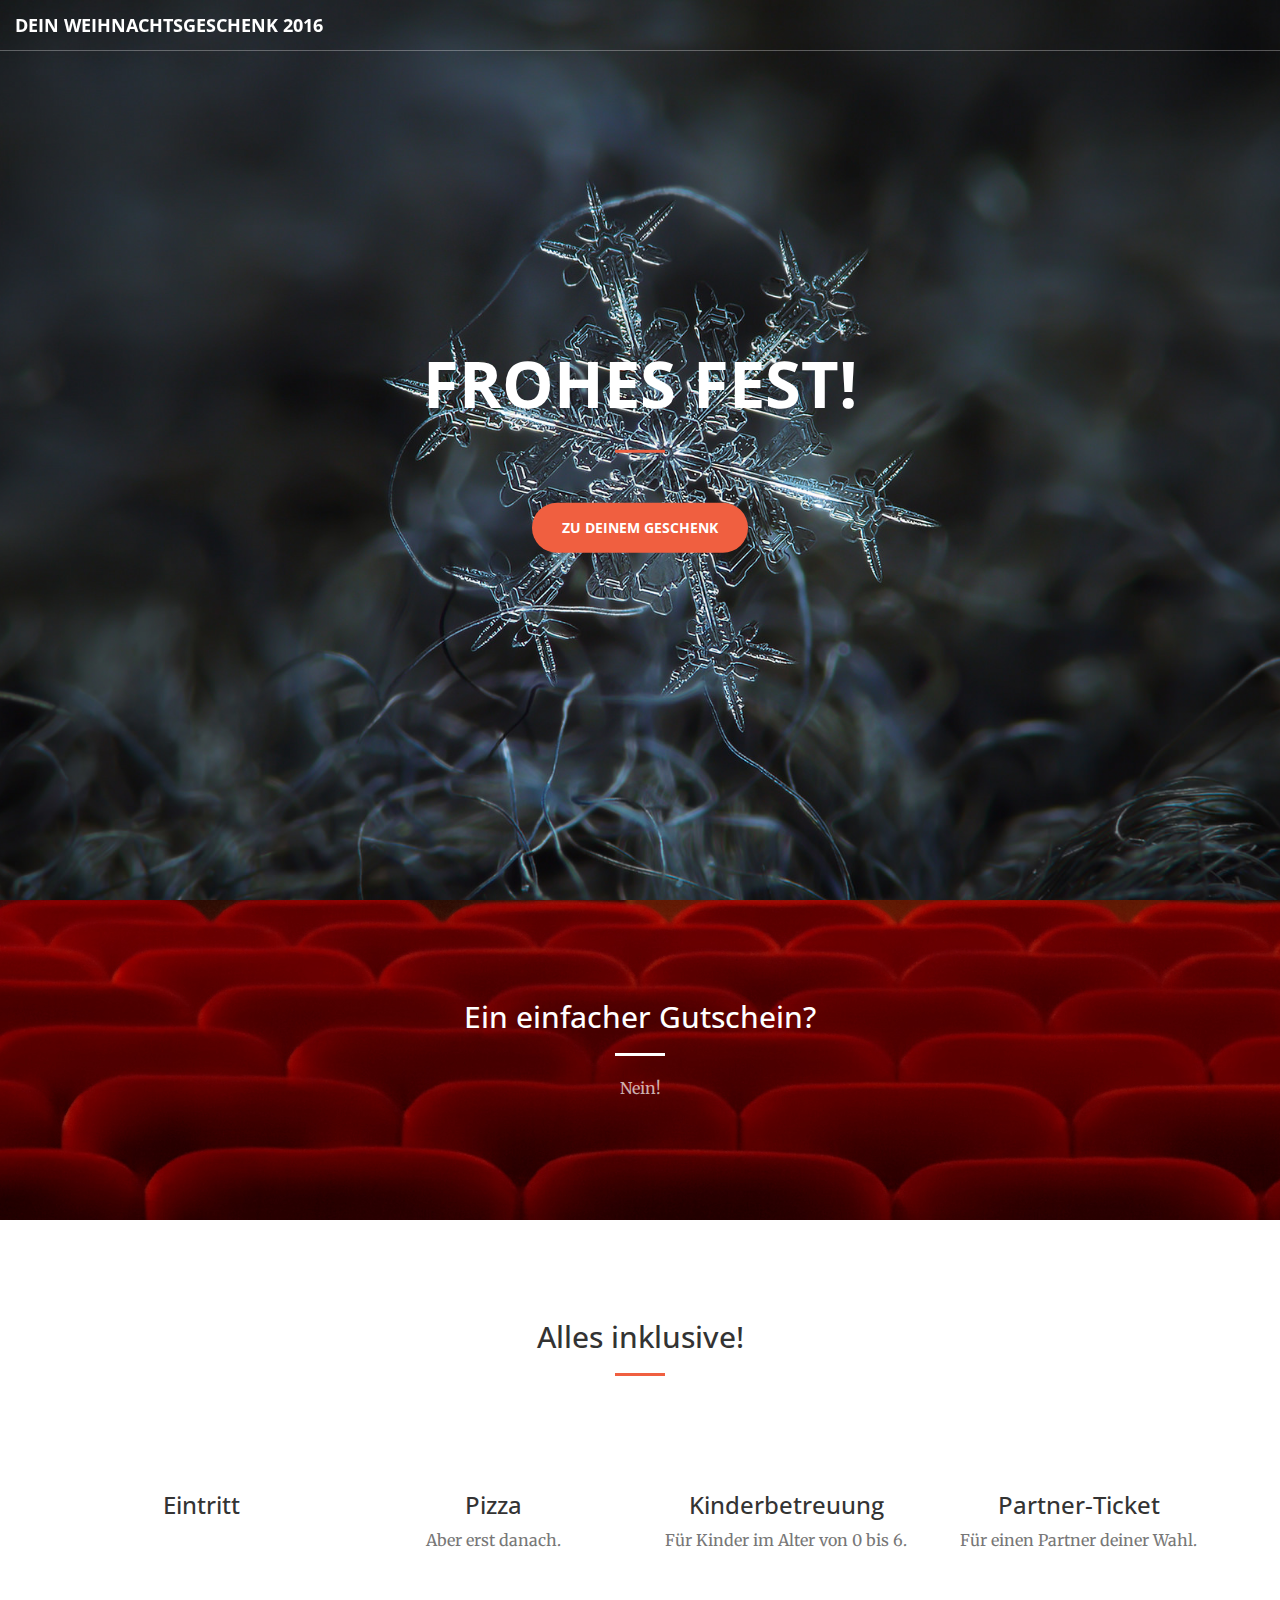
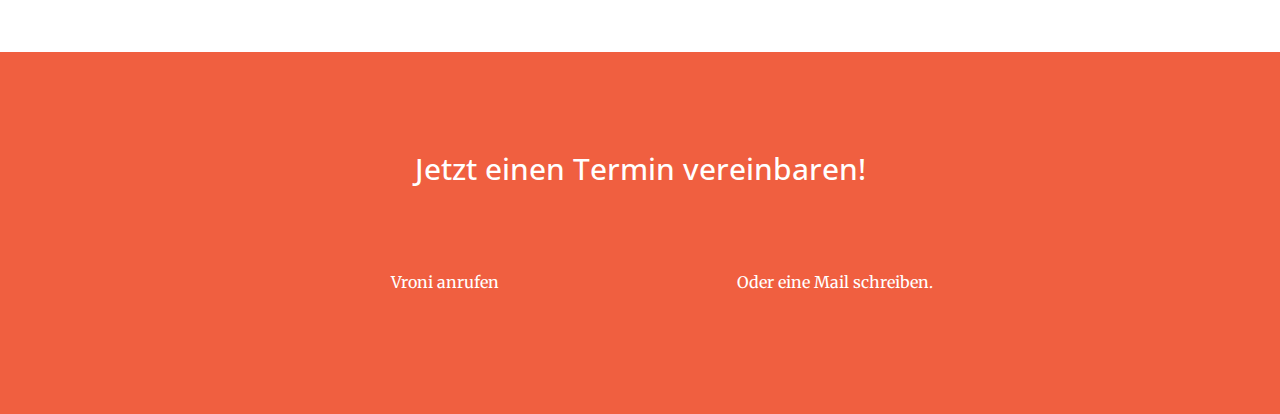
==== barbara/index.html @ a2740873 "First pages commit" ====
<!DOCTYPE html>
<html lang="en">

<head>

    <meta charset="utf-8">
    <meta http-equiv="X-UA-Compatible" content="IE=edge">
    <meta name="viewport" content="width=device-width, initial-scale=1">
    <meta name="description" content="">
    <meta name="author" content="">

    <title>Frohes Fest 2016</title>

    <!-- Bootstrap Core CSS -->
    <link rel="stylesheet" href="css/bootstrap.min.css" type="text/css">

    <!-- Custom Fonts -->
    <link href='http://fonts.googleapis.com/css?family=Open+Sans:300italic,400italic,600italic,700italic,800italic,400,300,600,700,800' rel='stylesheet' type='text/css'>
    <link href='http://fonts.googleapis.com/css?family=Merriweather:400,300,300italic,400italic,700,700italic,900,900italic' rel='stylesheet' type='text/css'>
    <link rel="stylesheet" href="font-awesome/css/font-awesome.min.css" type="text/css">

    <!-- Plugin CSS -->
    <link rel="stylesheet" href="css/animate.min.css" type="text/css">

    <!-- Custom CSS -->
    <link rel="stylesheet" href="css/creative.css" type="text/css">

    <!-- HTML5 Shim and Respond.js IE8 support of HTML5 elements and media queries -->
    <!-- WARNING: Respond.js doesn't work if you view the page via file:// -->
    <!--[if lt IE 9]>
        <script src="https://oss.maxcdn.com/libs/html5shiv/3.7.0/html5shiv.js"></script>
        <script src="https://oss.maxcdn.com/libs/respond.js/1.4.2/respond.min.js"></script>
    <![endif]-->

</head>

<body id="page-top">

    <nav id="mainNav" class="navbar navbar-default navbar-fixed-top">
        <div class="container-fluid">
            <!-- Brand and toggle get grouped for better mobile display -->
            <div class="navbar-header">
                <button type="button" class="navbar-toggle collapsed" data-toggle="collapse" data-target="#bs-example-navbar-collapse-1">
                    <span class="sr-only">Toggle navigation</span>
                    <span class="icon-bar"></span>
                    <span class="icon-bar"></span>
                    <span class="icon-bar"></span>
                </button>
                <a class="navbar-brand page-scroll" href="#page-top">Dein Weihnachtsgeschenk 2016</a>
            </div>

            <!-- Collect the nav links, forms, and other content for toggling -->
            <div class="collapse navbar-collapse" id="bs-example-navbar-collapse-1">
                <ul class="nav navbar-nav navbar-right">
                </ul>
            </div>
            <!-- /.navbar-collapse -->
        </div>
        <!-- /.container-fluid -->
    </nav>

    <header>
        <div class="header-content">
            <div class="header-content-inner">
                <h1>Frohes Fest!</h1>
                <hr>
                <p></p>
                <a href="#about" class="btn btn-primary btn-xl page-scroll">Zu deinem Geschenk</a>
            </div>
        </div>
    </header>

    <section class="bg-primary" id="about" style="background-image:url('kino.jpg')">
        <div class="container">
            <div class="row">
                <div class="col-lg-8 col-lg-offset-2 text-center">
                    <h2 class="section-heading">Ein einfacher Gutschein?</h2>
                    <hr class="light">
                    <p class="text-faded">Nein!</p>
                </div>
            </div>
        </div>
    </section>

    <section id="services">
        <div class="container">
            <div class="row">
                <div class="col-lg-12 text-center">
                    <h2 class="section-heading">Alles inklusive!</h2>
                    <hr class="primary">
                </div>
            </div>
        </div>
        <div class="container">
            <div class="row">
                <div class="col-lg-3 col-md-6 text-center">
                    <div class="service-box">
                        <i class="fa fa-4x fa-diamond wow bounceIn text-primary"></i>
                        <h3>Eintritt</h3>
                        <p class="text-muted"></p>
                    </div>
                </div>
                <div class="col-lg-3 col-md-6 text-center">
                    <div class="service-box">
                        <i class="fa fa-4x fa-pie-chart wow bounceIn text-primary" data-wow-delay=".1s"></i>
                        <h3>Pizza</h3>
                        <p class="text-muted">Aber erst danach.</p>
                    </div>
                </div>
                <div class="col-lg-3 col-md-6 text-center">
                    <div class="service-box">
                        <i class="fa fa-4x fa-child wow bounceIn text-primary" data-wow-delay=".2s"></i>
                        <h3>Kinderbetreuung</h3>
                        <p class="text-muted">Für Kinder im Alter von 0 bis 6.</p>
                    </div>
                </div>
                <div class="col-lg-3 col-md-6 text-center">
                    <div class="service-box">
                        <i class="fa fa-4x fa-heart wow bounceIn text-primary" data-wow-delay=".3s"></i>
                        <h3>Partner-Ticket</h3>
                        <p class="text-muted">Für einen Partner deiner Wahl.</p>
                    </div>
                </div>
            </div>
        </div>
    </section>

    <section id="contact" class="bg-primary">
        <div class="container">
            <div class="row">
                <div class="col-lg-8 col-lg-offset-2 text-center">
                    <h2 class="section-heading">Jetzt einen Termin vereinbaren!</h2>
                    <hr class="primary">
                    <p></p>
                </div>
                <div class="col-lg-4 col-lg-offset-2 text-center">
                    <i class="fa fa-phone fa-3x wow bounceIn"></i>
                    <p>Vroni anrufen</p>
                </div>
                <div class="col-lg-4 text-center">
                    <i class="fa fa-envelope-o fa-3x wow bounceIn" data-wow-delay=".1s"></i>
                    <p>Oder eine Mail schreiben.</p>
                </div>
            </div>
        </div>
    </section>

    <!-- jQuery -->
    <script src="js/jquery.js"></script>

    <!-- Bootstrap Core JavaScript -->
    <script src="js/bootstrap.min.js"></script>

    <!-- Plugin JavaScript -->
    <script src="js/jquery.easing.min.js"></script>
    <script src="js/jquery.fittext.js"></script>
    <script src="js/wow.min.js"></script>

    <!-- Custom Theme JavaScript -->
    <script src="js/creative.js"></script>

</body>

</html>
---- barbara/css/creative.css ----
/*!
 * Start Bootstrap - Creative Bootstrap Theme (http://startbootstrap.com)
 * Code licensed under the Apache License v2.0.
 * For details, see http://www.apache.org/licenses/LICENSE-2.0.
 */

html,
body {
    width: 100%;
    height: 100%;
}

body {
    font-family: Merriweather,'Helvetica Neue',Arial,sans-serif;
}

hr {
    max-width: 50px;
    border-color: #f05f40;
    border-width: 3px;
}

hr.light {
    border-color: #fff;
}

a {
    color: #f05f40;
    -webkit-transition: all .35s;
    -moz-transition: all .35s;
    transition: all .35s;
}

a:hover,
a:focus {
    color: #eb3812;
}

h1,
h2,
h3,
h4,
h5,
h6 {
    font-family: 'Open Sans','Helvetica Neue',Arial,sans-serif;
}

p {
    margin-bottom: 20px;
    font-size: 16px;
    line-height: 1.5;
}

.bg-primary {
    background-color: #f05f40;
}

.bg-dark {
    color: #fff;
    background-color: #222;
}

.text-faded {
    color: rgba(255,255,255,.7);
}

section {
    padding: 100px 0;
}

aside {
    padding: 50px 0;
}

.no-padding {
    padding: 0;
}

.navbar-default {
    border-color: rgba(34,34,34,.05);
    font-family: 'Open Sans','Helvetica Neue',Arial,sans-serif;
    background-color: #fff;
    -webkit-transition: all .35s;
    -moz-transition: all .35s;
    transition: all .35s;
}

.navbar-default .navbar-header .navbar-brand {
    text-transform: uppercase;
    font-family: 'Open Sans','Helvetica Neue',Arial,sans-serif;
    font-weight: 700;
    color: #f05f40;
}

.navbar-default .navbar-header .navbar-brand:hover,
.navbar-default .navbar-header .navbar-brand:focus {
    color: #eb3812;
}

.navbar-default .nav > li>a,
.navbar-default .nav>li>a:focus {
    text-transform: uppercase;
    font-size: 13px;
    font-weight: 700;
    color: #222;
}

.navbar-default .nav > li>a:hover,
.navbar-default .nav>li>a:focus:hover {
    color: #f05f40;
}

.navbar-default .nav > li.active>a,
.navbar-default .nav>li.active>a:focus {
    color: #f05f40!important;
    background-color: transparent;
}

.navbar-default .nav > li.active>a:hover,
.navbar-default .nav>li.active>a:focus:hover {
    background-color: transparent;
}

@media(min-width:768px) {
    .navbar-default {
        border-color: rgba(255,255,255,.3);
        background-color: transparent;
    }

    .navbar-default .navbar-header .navbar-brand {
        color: rgba(255,255,255,.7);
    }

    .navbar-default .navbar-header .navbar-brand:hover,
    .navbar-default .navbar-header .navbar-brand:focus {
        color: #fff;
    }

    .navbar-default .nav > li>a,
    .navbar-default .nav>li>a:focus {
        color: rgba(255,255,255,.7);
    }

    .navbar-default .nav > li>a:hover,
    .navbar-default .nav>li>a:focus:hover {
        color: #fff;
    }

    .navbar-default.affix {
        border-color: rgba(34,34,34,.05);
        background-color: #fff;
    }

    .navbar-default.affix .navbar-header .navbar-brand {
        font-size: 14px;
        color: #f05f40;
    }

    .navbar-default.affix .navbar-header .navbar-brand:hover,
    .navbar-default.affix .navbar-header .navbar-brand:focus {
        color: #eb3812;
    }

    .navbar-default.affix .nav > li>a,
    .navbar-default.affix .nav>li>a:focus {
        color: #222;
    }

    .navbar-default.affix .nav > li>a:hover,
    .navbar-default.affix .nav>li>a:focus:hover {
        color: #f05f40;
    }
}

header {
    position: relative;
    width: 100%;
    min-height: auto;
    text-align: center;
    color: #fff;
    background-image: url("../snowflake.jpg");
    background-position: center;
    -webkit-background-size: cover;
    -moz-background-size: cover;
    background-size: cover;
    -o-background-size: cover;
}

header .header-content {
    position: relative;
    width: 100%;
    padding: 100px 15px;
    text-align: center;
}

header .header-content .header-content-inner h1 {
    margin-top: 0;
    margin-bottom: 0;
    text-transform: uppercase;
    font-weight: 700;
}

header .header-content .header-content-inner hr {
    margin: 30px auto;
}

header .header-content .header-content-inner p {
    margin-bottom: 50px;
    font-size: 16px;
    font-weight: 300;
    color: rgba(255,255,255,.7);
}

@media(min-width:768px) {
    header {
        min-height: 100%;
    }

    header .header-content {
        position: absolute;
        top: 50%;
        padding: 0 50px;
        -webkit-transform: translateY(-50%);
        -ms-transform: translateY(-50%);
        transform: translateY(-50%);
    }

    header .header-content .header-content-inner {
        margin-right: auto;
        margin-left: auto;
        max-width: 1000px;
    }

    header .header-content .header-content-inner p {
        margin-right: auto;
        margin-left: auto;
        max-width: 80%;
        font-size: 18px;
    }
}

.section-heading {
    margin-top: 0;
}

.service-box {
    margin: 50px auto 0;
    max-width: 400px;
}

@media(min-width:992px) {
    .service-box {
        margin: 20px auto 0;
    }
}

.service-box p {
    margin-bottom: 0;
}

.portfolio-box {
    display: block;
    position: relative;
    margin: 0 auto;
    max-width: 650px;
}

.portfolio-box .portfolio-box-caption {
    display: block;
    position: absolute;
    bottom: 0;
    width: 100%;
    height: 100%;
    text-align: center;
    color: #fff;
    opacity: 0;
    background: rgba(240,95,64,.9);
    -webkit-transition: all .35s;
    -moz-transition: all .35s;
    transition: all .35s;
}

.portfolio-box .portfolio-box-caption .portfolio-box-caption-content {
    position: absolute;
    top: 50%;
    width: 100%;
    text-align: center;
    transform: translateY(-50%);
}

.portfolio-box .portfolio-box-caption .portfolio-box-caption-content .project-category,
.portfolio-box .portfolio-box-caption .portfolio-box-caption-content .project-name {
    padding: 0 15px;
    font-family: 'Open Sans','Helvetica Neue',Arial,sans-serif;
}

.portfolio-box .portfolio-box-caption .portfolio-box-caption-content .project-category {
    text-transform: uppercase;
    font-size: 14px;
    font-weight: 600;
}

.portfolio-box .portfolio-box-caption .portfolio-box-caption-content .project-name {
    font-size: 18px;
}

.portfolio-box:hover .portfolio-box-caption {
    opacity: 1;
}

@media(min-width:768px) {
    .portfolio-box .portfolio-box-caption .portfolio-box-caption-content .project-category {
        font-size: 16px;
    }

    .portfolio-box .portfolio-box-caption .portfolio-box-caption-content .project-name {
        font-size: 22px;
    }
}

.call-to-action h2 {
    margin: 0 auto 20px;
}

.text-primary {
    color: #f05f40;
}

.no-gutter > [class*=col-] {
    padding-right: 0;
    padding-left: 0;
}

.btn-default {
    border-color: #fff;
    color: #222;
    background-color: #fff;
    -webkit-transition: all .35s;
    -moz-transition: all .35s;
    transition: all .35s;
}

.btn-default:hover,
.btn-default:focus,
.btn-default.focus,
.btn-default:active,
.btn-default.active,
.open > .dropdown-toggle.btn-default {
    border-color: #ededed;
    color: #222;
    background-color: #f2f2f2;
}

.btn-default:active,
.btn-default.active,
.open > .dropdown-toggle.btn-default {
    background-image: none;
}

.btn-default.disabled,
.btn-default[disabled],
fieldset[disabled] .btn-default,
.btn-default.disabled:hover,
.btn-default[disabled]:hover,
fieldset[disabled] .btn-default:hover,
.btn-default.disabled:focus,
.btn-default[disabled]:focus,
fieldset[disabled] .btn-default:focus,
.btn-default.disabled.focus,
.btn-default[disabled].focus,
fieldset[disabled] .btn-default.focus,
.btn-default.disabled:active,
.btn-default[disabled]:active,
fieldset[disabled] .btn-default:active,
.btn-default.disabled.active,
.btn-default[disabled].active,
fieldset[disabled] .btn-default.active {
    border-color: #fff;
    background-color: #fff;
}

.btn-default .badge {
    color: #fff;
    background-color: #222;
}

.btn-primary {
    border-color: #f05f40;
    color: #fff;
    background-color: #f05f40;
    -webkit-transition: all .35s;
    -moz-transition: all .35s;
    transition: all .35s;
}

.btn-primary:hover,
.btn-primary:focus,
.btn-primary.focus,
.btn-primary:active,
.btn-primary.active,
.open > .dropdown-toggle.btn-primary {
    border-color: #ed431f;
    color: #fff;
    background-color: #ee4b28;
}

.btn-primary:active,
.btn-primary.active,
.open > .dropdown-toggle.btn-primary {
    background-image: none;
}

.btn-primary.disabled,
.btn-primary[disabled],
fieldset[disabled] .btn-primary,
.btn-primary.disabled:hover,
.btn-primary[disabled]:hover,
fieldset[disabled] .btn-primary:hover,
.btn-primary.disabled:focus,
.btn-primary[disabled]:focus,
fieldset[disabled] .btn-primary:focus,
.btn-primary.disabled.focus,
.btn-primary[disabled].focus,
fieldset[disabled] .btn-primary.focus,
.btn-primary.disabled:active,
.btn-primary[disabled]:active,
fieldset[disabled] .btn-primary:active,
.btn-primary.disabled.active,
.btn-primary[disabled].active,
fieldset[disabled] .btn-primary.active {
    border-color: #f05f40;
    background-color: #f05f40;
}

.btn-primary .badge {
    color: #f05f40;
    background-color: #fff;
}

.btn {
    border: 0;
    border-radius: 300px;
    text-transform: uppercase;
    font-family: 'Open Sans','Helvetica Neue',Arial,sans-serif;
    font-weight: 700;
}

.btn-xl {
    padding: 15px 30px;
}

::-moz-selection {
    text-shadow: none;
    color: #fff;
    background: #222;
}

::selection {
    text-shadow: none;
    color: #fff;
    background: #222;
}

img::selection {
    color: #fff;
    background: 0 0;
}

img::-moz-selection {
    color: #fff;
    background: 0 0;
}

body {
    webkit-tap-highlight-color: #222;
}
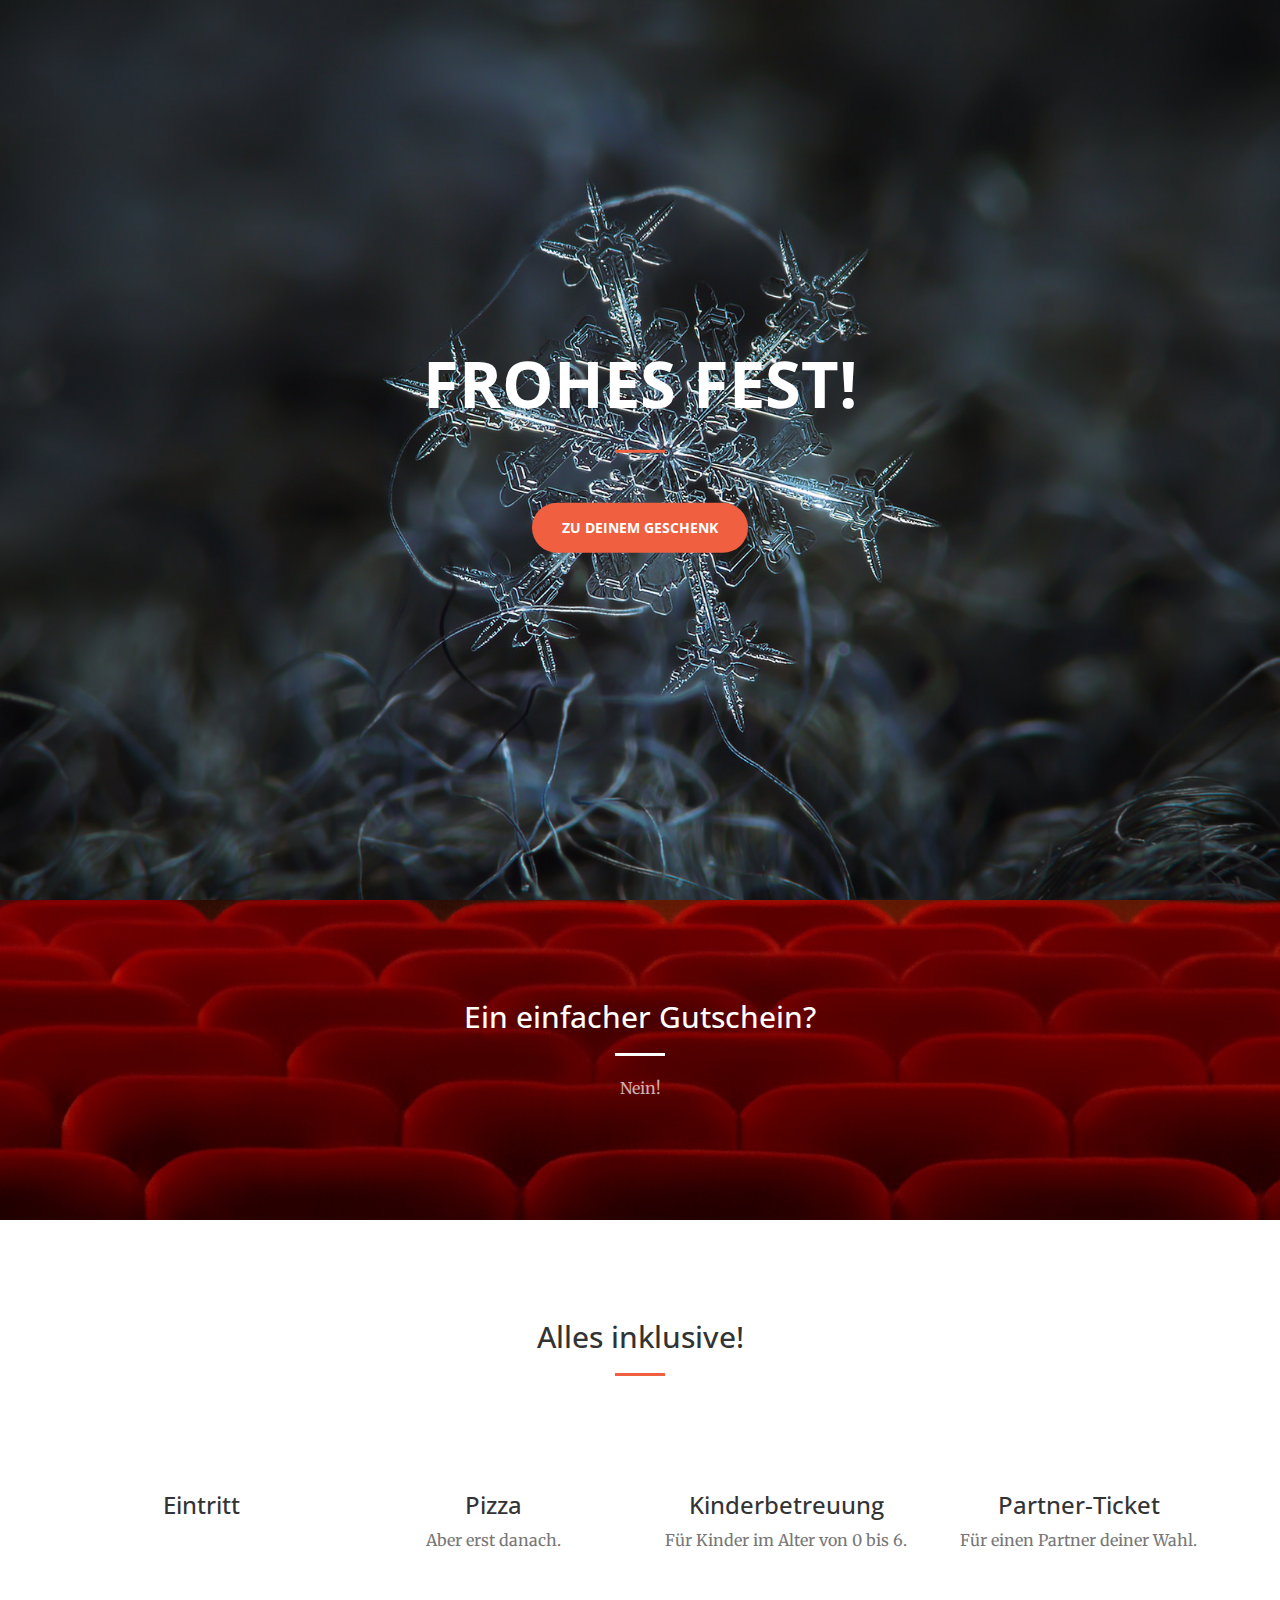
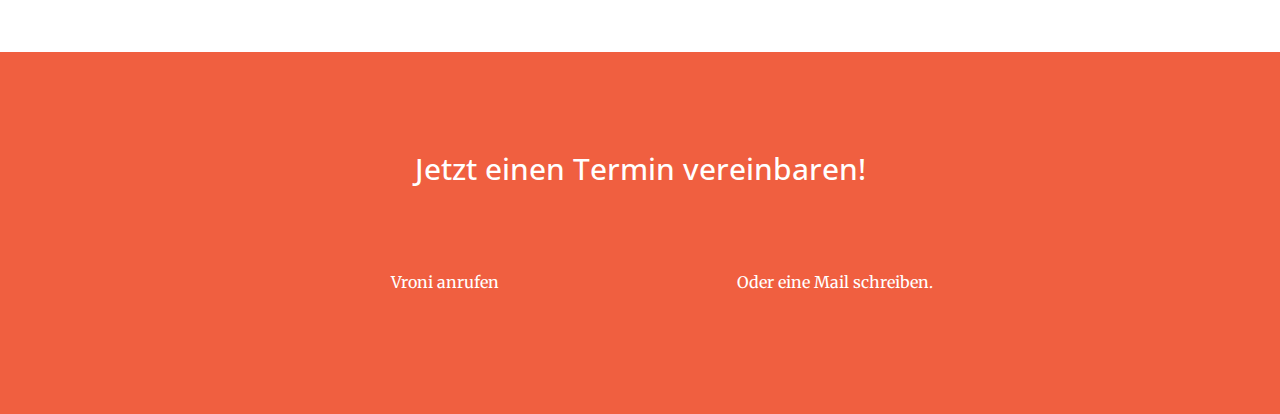
==== commit 64aeee87: "First pages commit" ====
--- a/barbara/index.html
+++ b/barbara/index.html
@@ -35,29 +35,6 @@
 </head>
 
 <body id="page-top">
-
-    <nav id="mainNav" class="navbar navbar-default navbar-fixed-top">
-        <div class="container-fluid">
-            <!-- Brand and toggle get grouped for better mobile display -->
-            <div class="navbar-header">
-                <button type="button" class="navbar-toggle collapsed" data-toggle="collapse" data-target="#bs-example-navbar-collapse-1">
-                    <span class="sr-only">Toggle navigation</span>
-                    <span class="icon-bar"></span>
-                    <span class="icon-bar"></span>
-                    <span class="icon-bar"></span>
-                </button>
-                <a class="navbar-brand page-scroll" href="#page-top">Dein Weihnachtsgeschenk 2016</a>
-            </div>
-
-            <!-- Collect the nav links, forms, and other content for toggling -->
-            <div class="collapse navbar-collapse" id="bs-example-navbar-collapse-1">
-                <ul class="nav navbar-nav navbar-right">
-                </ul>
-            </div>
-            <!-- /.navbar-collapse -->
-        </div>
-        <!-- /.container-fluid -->
-    </nav>
 
     <header>
         <div class="header-content">
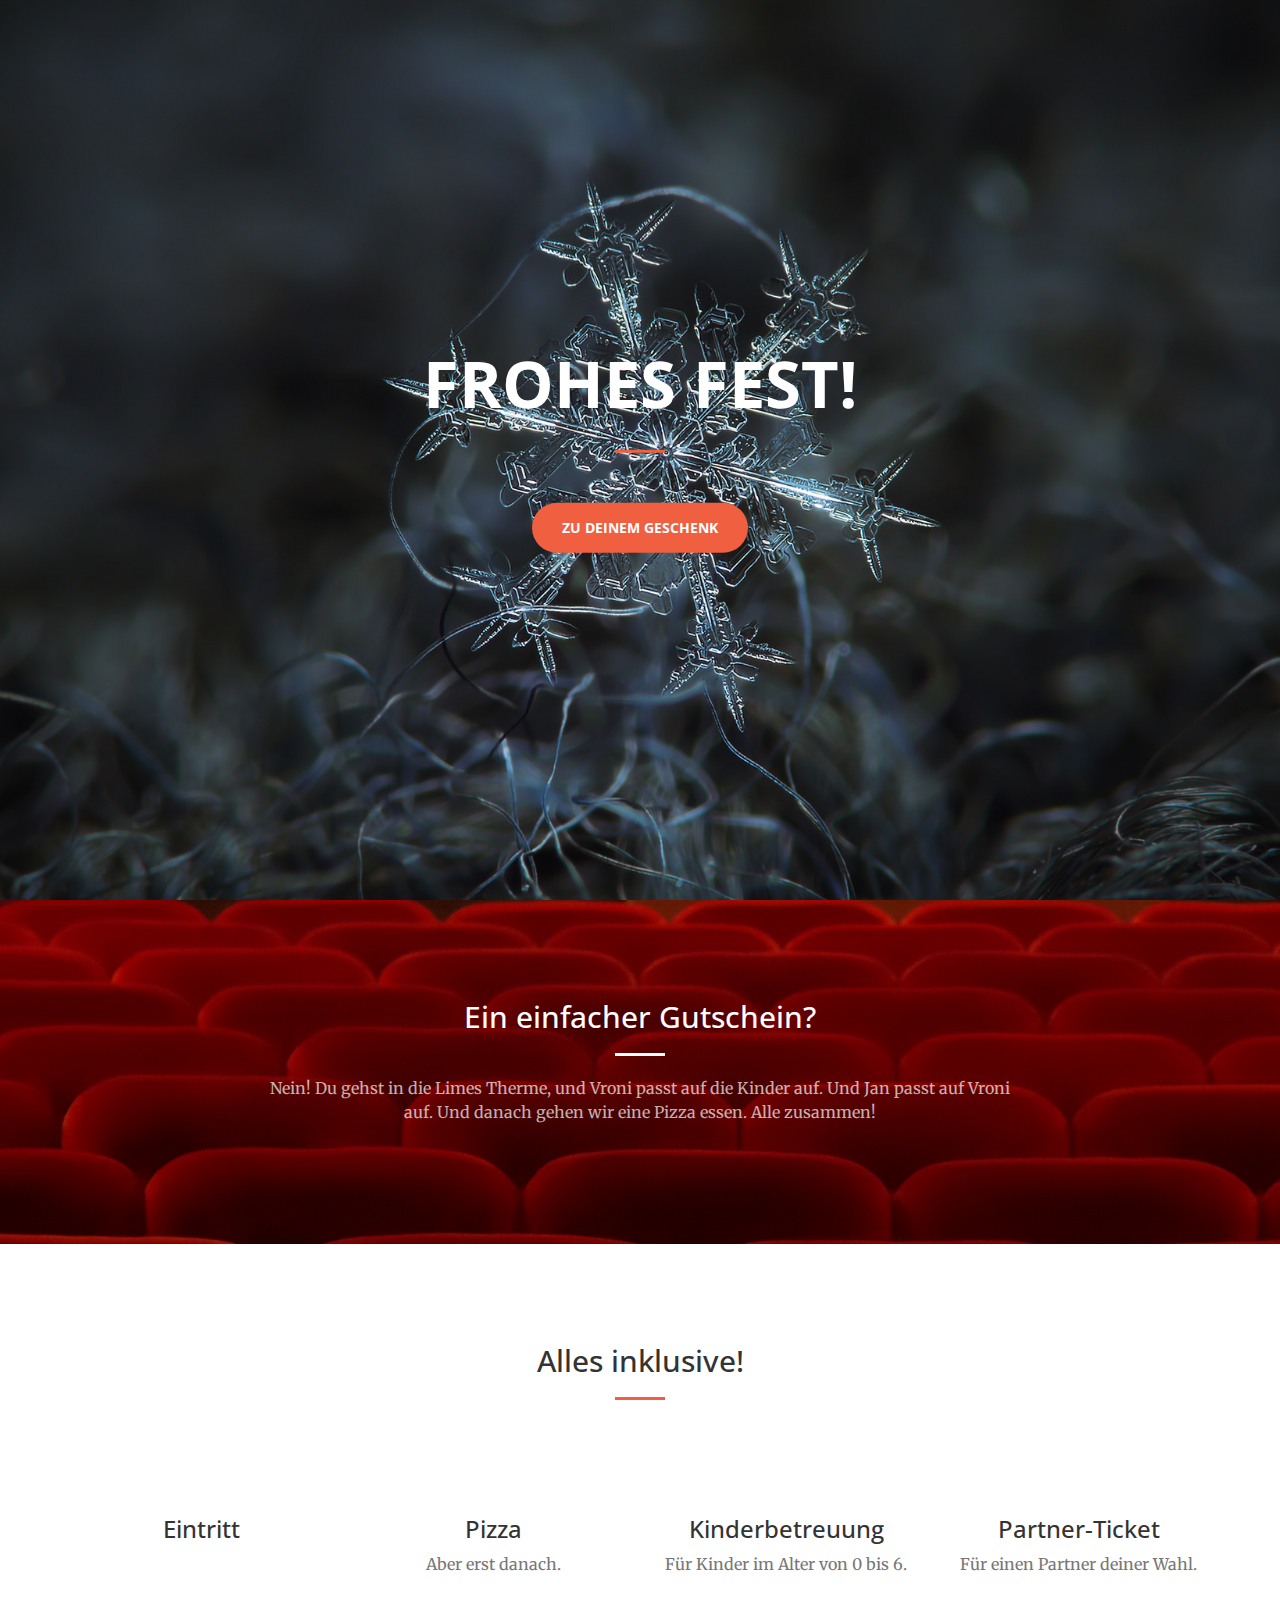
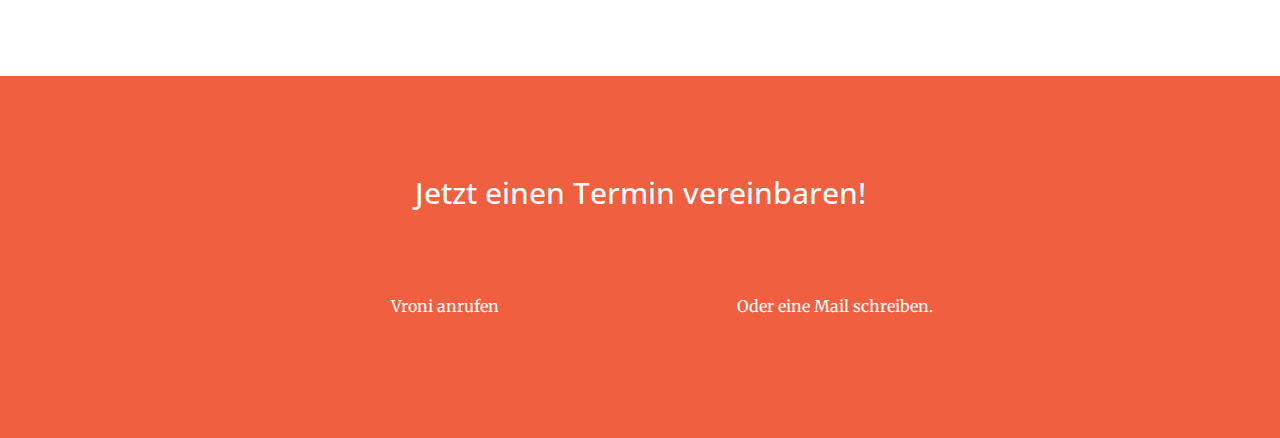
==== commit ab8f255d: "Txt" ====
--- a/barbara/index.html
+++ b/barbara/index.html
@@ -53,7 +53,7 @@
                 <div class="col-lg-8 col-lg-offset-2 text-center">
                     <h2 class="section-heading">Ein einfacher Gutschein?</h2>
                     <hr class="light">
-                    <p class="text-faded">Nein!</p>
+                    <p class="text-faded">Nein! Du gehst in die Limes Therme, und Vroni passt auf die Kinder auf. Und Jan passt auf Vroni auf. Und danach gehen wir eine Pizza essen. Alle zusammen!</p>
                 </div>
             </div>
         </div>
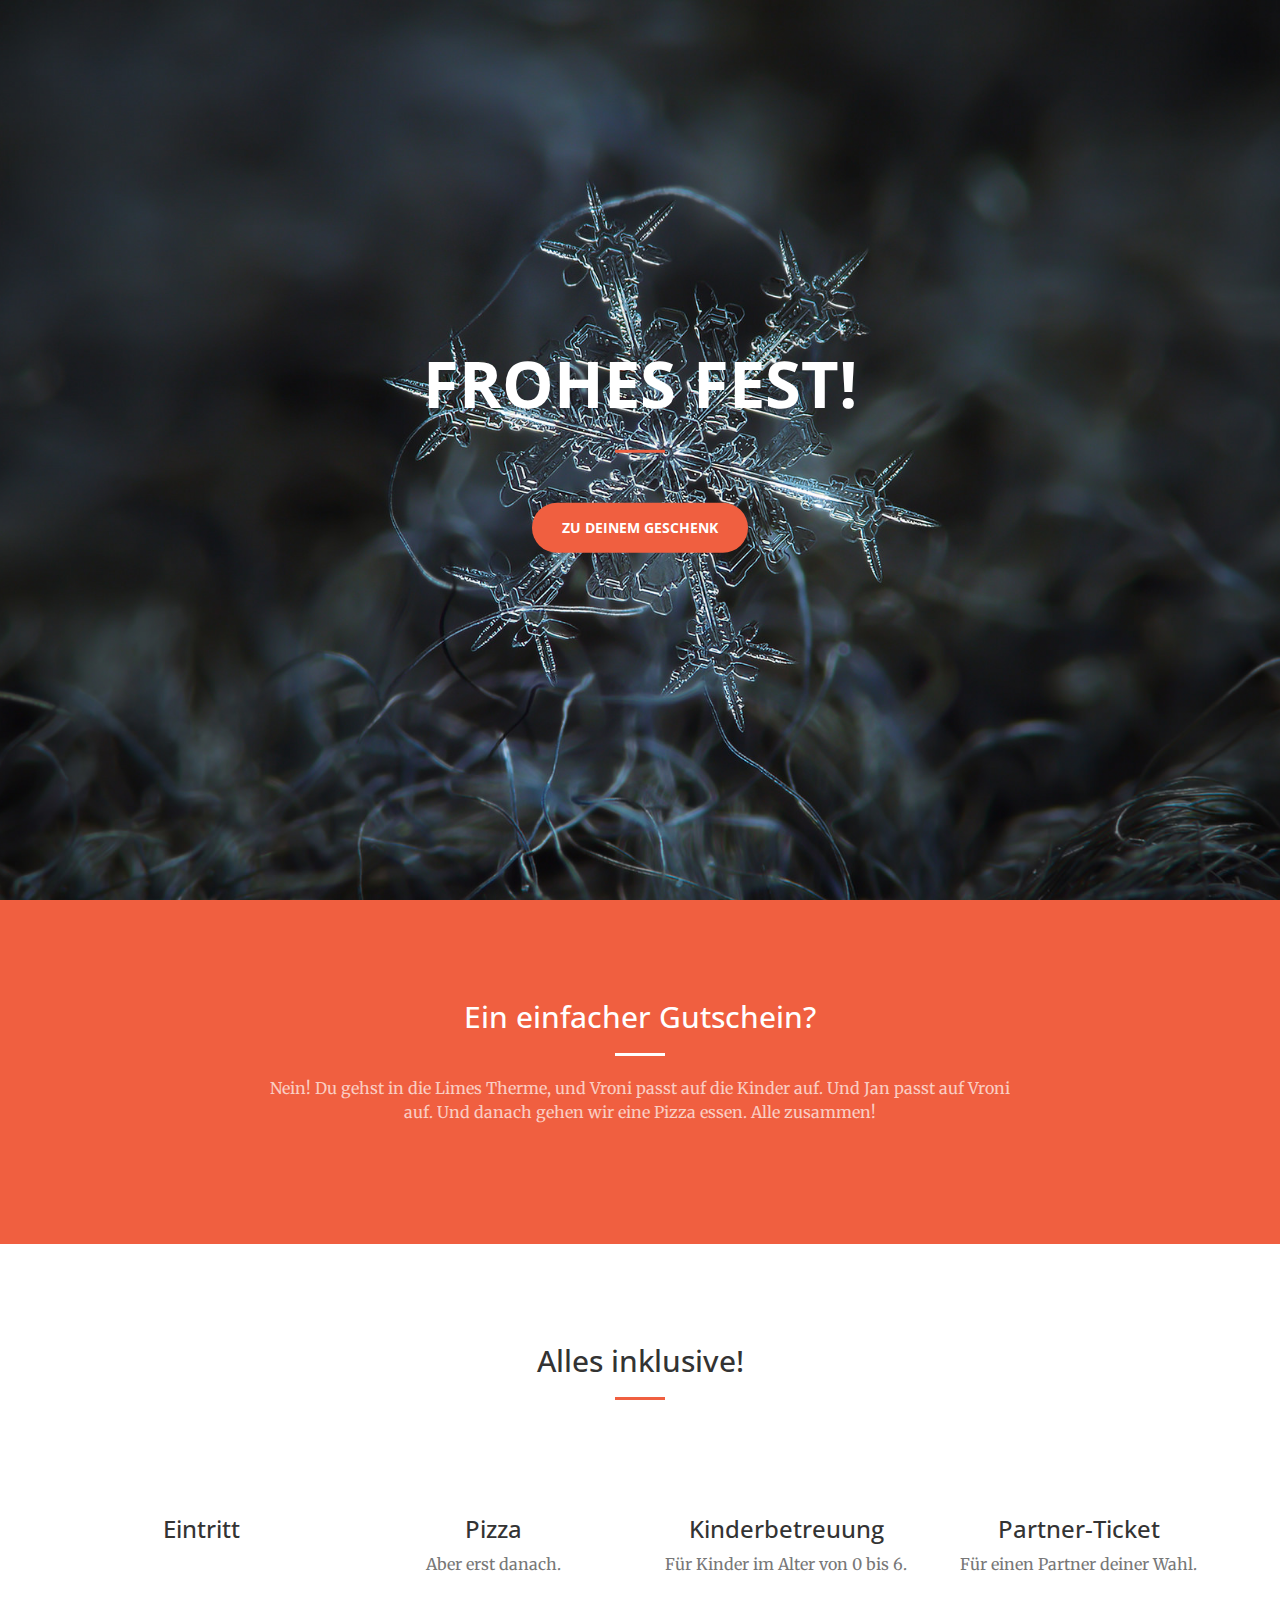
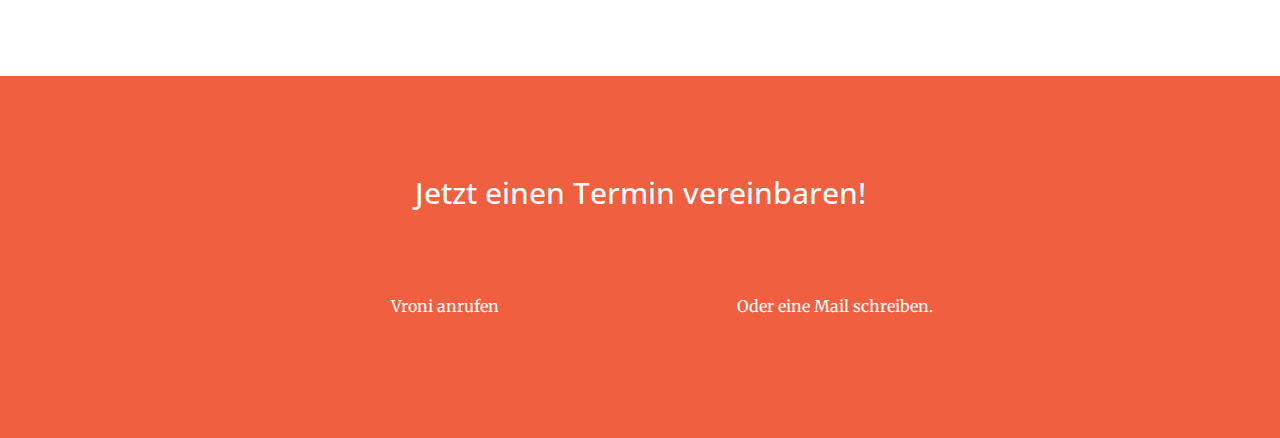
==== commit 0ccb2d7f: "bath" ====
--- a/barbara/index.html
+++ b/barbara/index.html
@@ -47,7 +47,7 @@
         </div>
     </header>
 
-    <section class="bg-primary" id="about" style="background-image:url('kino.jpg')">
+    <section class="bg-primary" id="about" style="background-image:url('bath.jpg')">
         <div class="container">
             <div class="row">
                 <div class="col-lg-8 col-lg-offset-2 text-center">
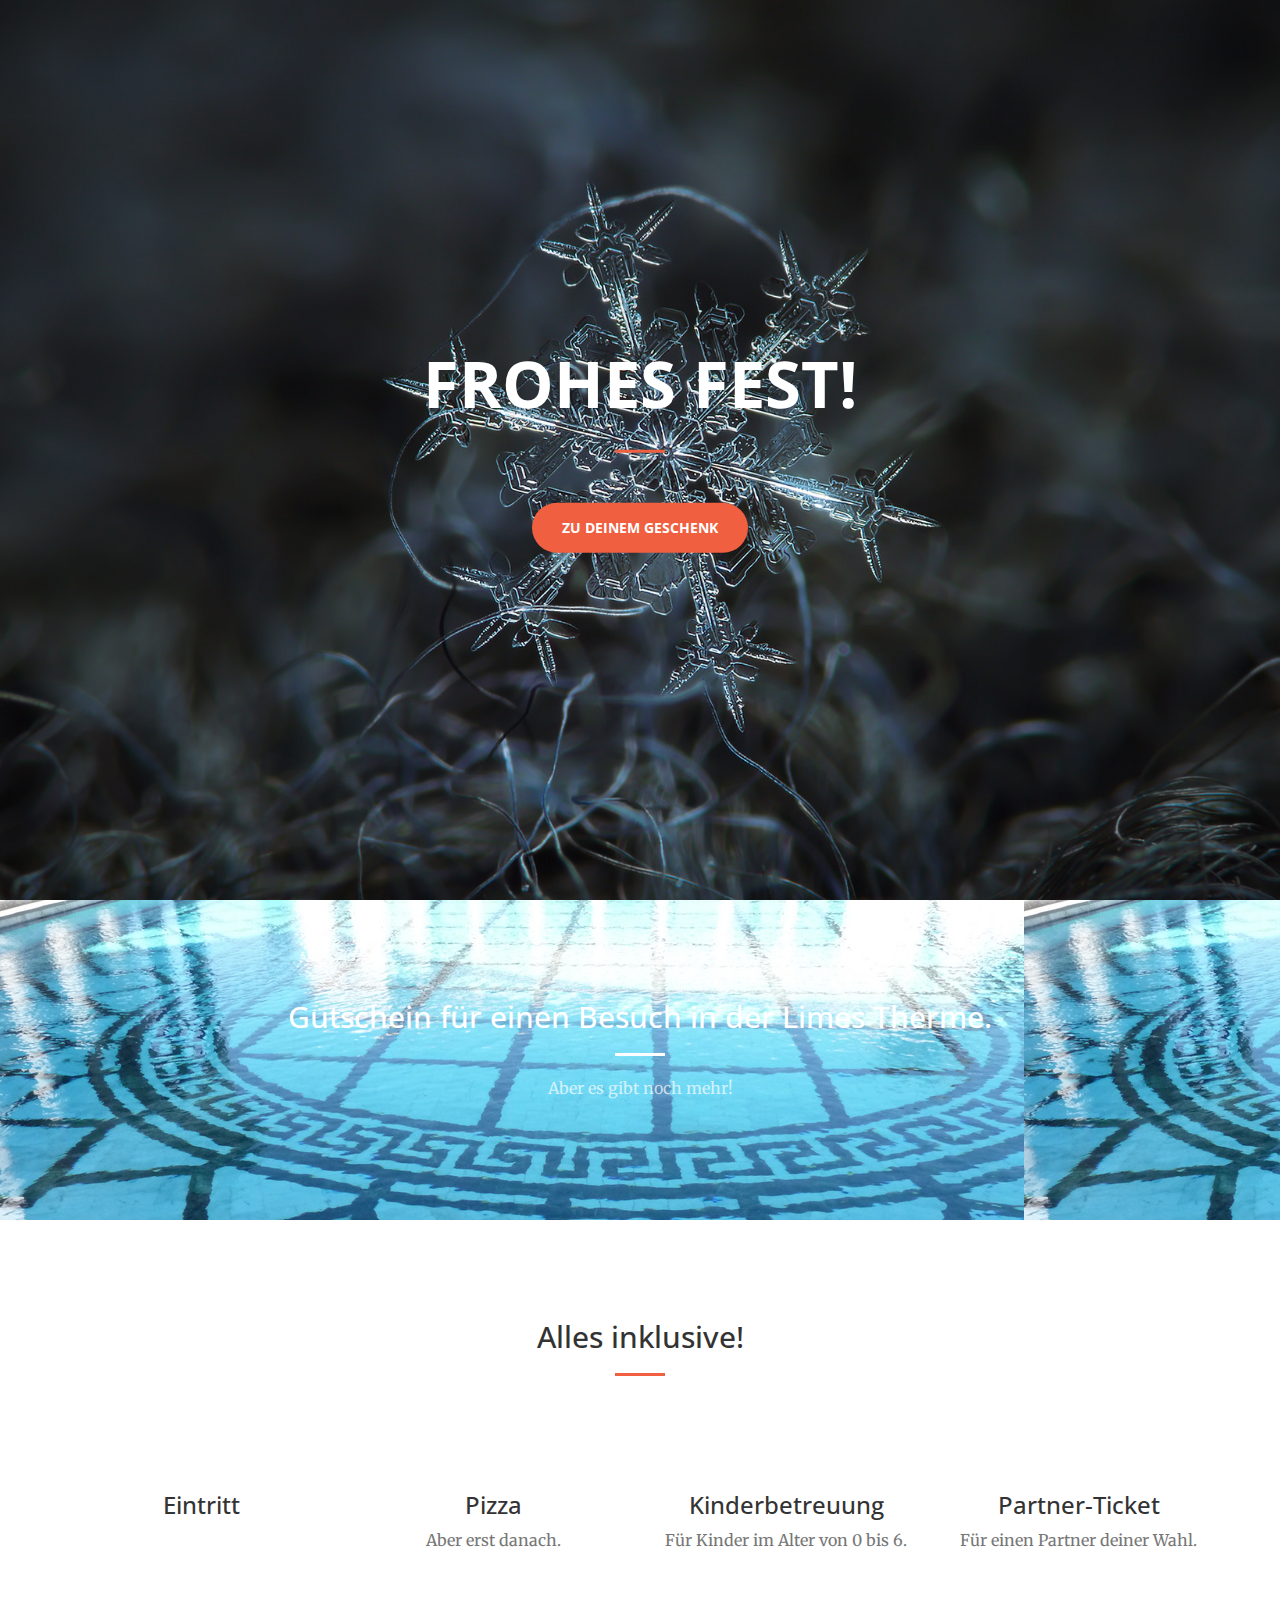
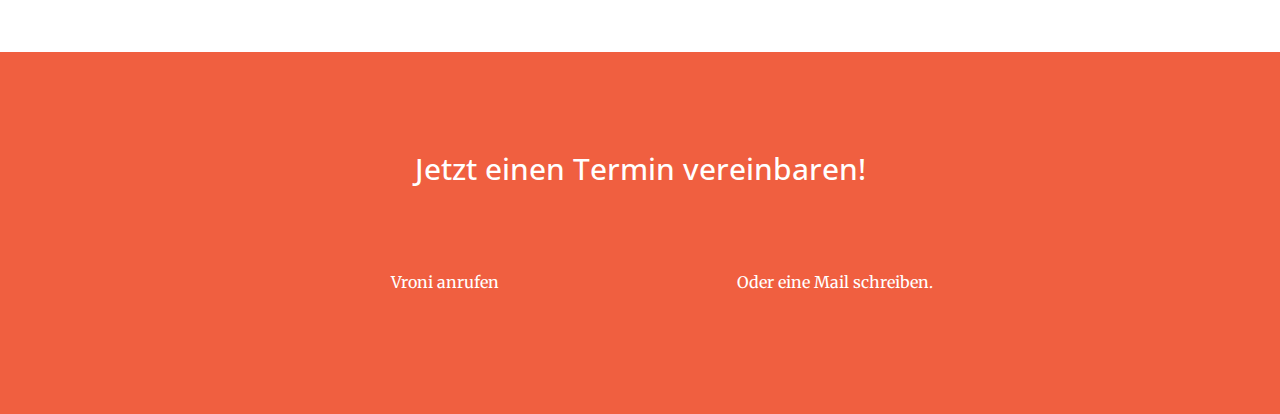
==== commit 4294c59f: "b" ====
--- a/barbara/index.html
+++ b/barbara/index.html
@@ -51,9 +51,9 @@
         <div class="container">
             <div class="row">
                 <div class="col-lg-8 col-lg-offset-2 text-center">
-                    <h2 class="section-heading">Ein einfacher Gutschein?</h2>
+                    <h2 class="section-heading">Gutschein für einen Besuch in der Limes Therme.</h2>
                     <hr class="light">
-                    <p class="text-faded">Nein! Du gehst in die Limes Therme, und Vroni passt auf die Kinder auf. Und Jan passt auf Vroni auf. Und danach gehen wir eine Pizza essen. Alle zusammen!</p>
+                    <p class="text-faded">Aber es gibt noch mehr!</p>
                 </div>
             </div>
         </div>
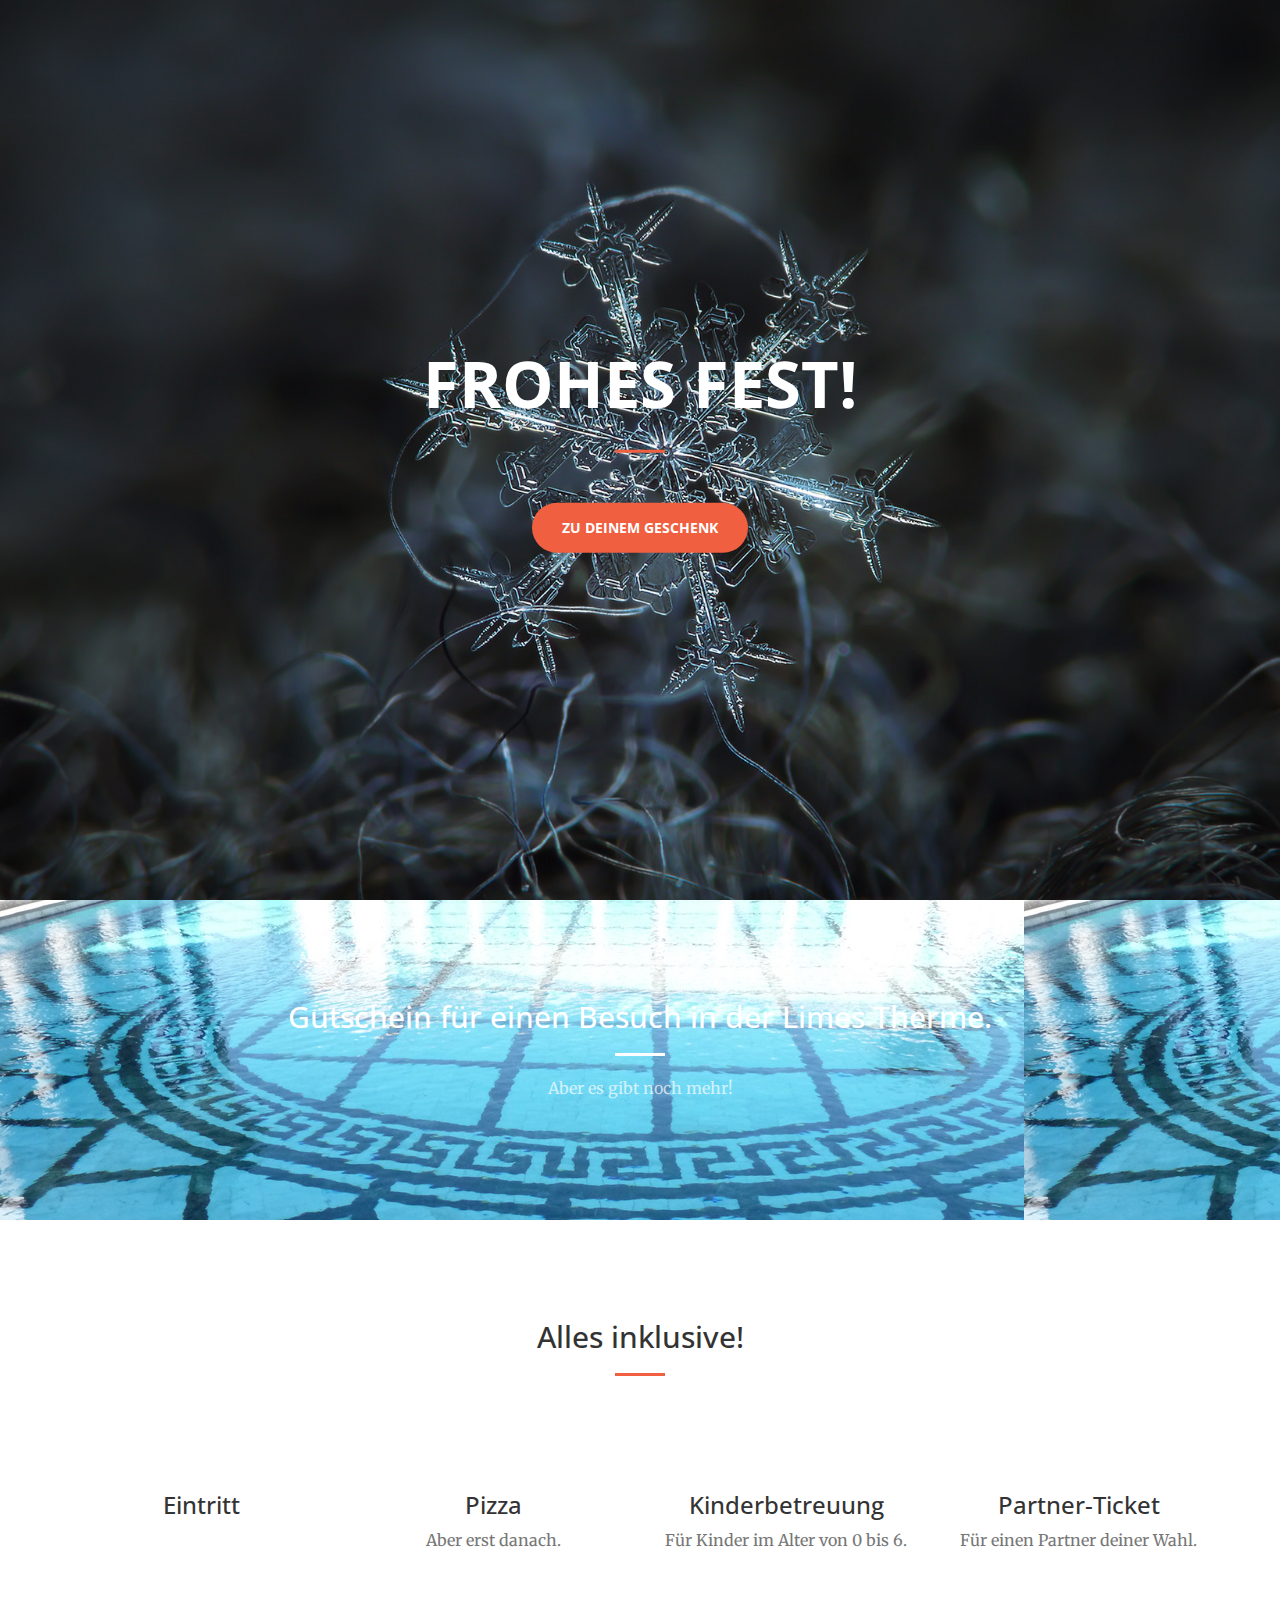
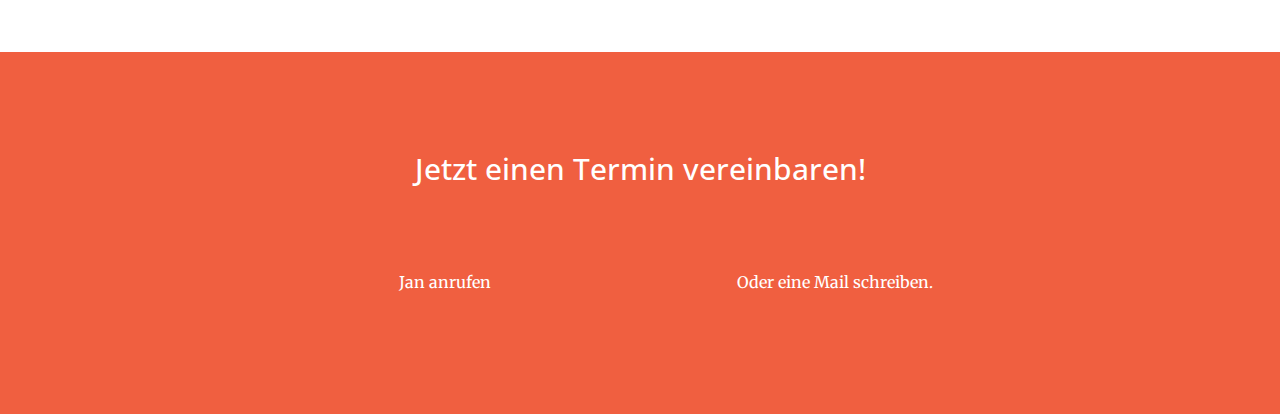
==== commit 19f8b608: "frank" ====
--- a/barbara/index.html
+++ b/barbara/index.html
@@ -112,7 +112,7 @@
                 </div>
                 <div class="col-lg-4 col-lg-offset-2 text-center">
                     <i class="fa fa-phone fa-3x wow bounceIn"></i>
-                    <p>Vroni anrufen</p>
+                    <p>Jan anrufen</p>
                 </div>
                 <div class="col-lg-4 text-center">
                     <i class="fa fa-envelope-o fa-3x wow bounceIn" data-wow-delay=".1s"></i>
